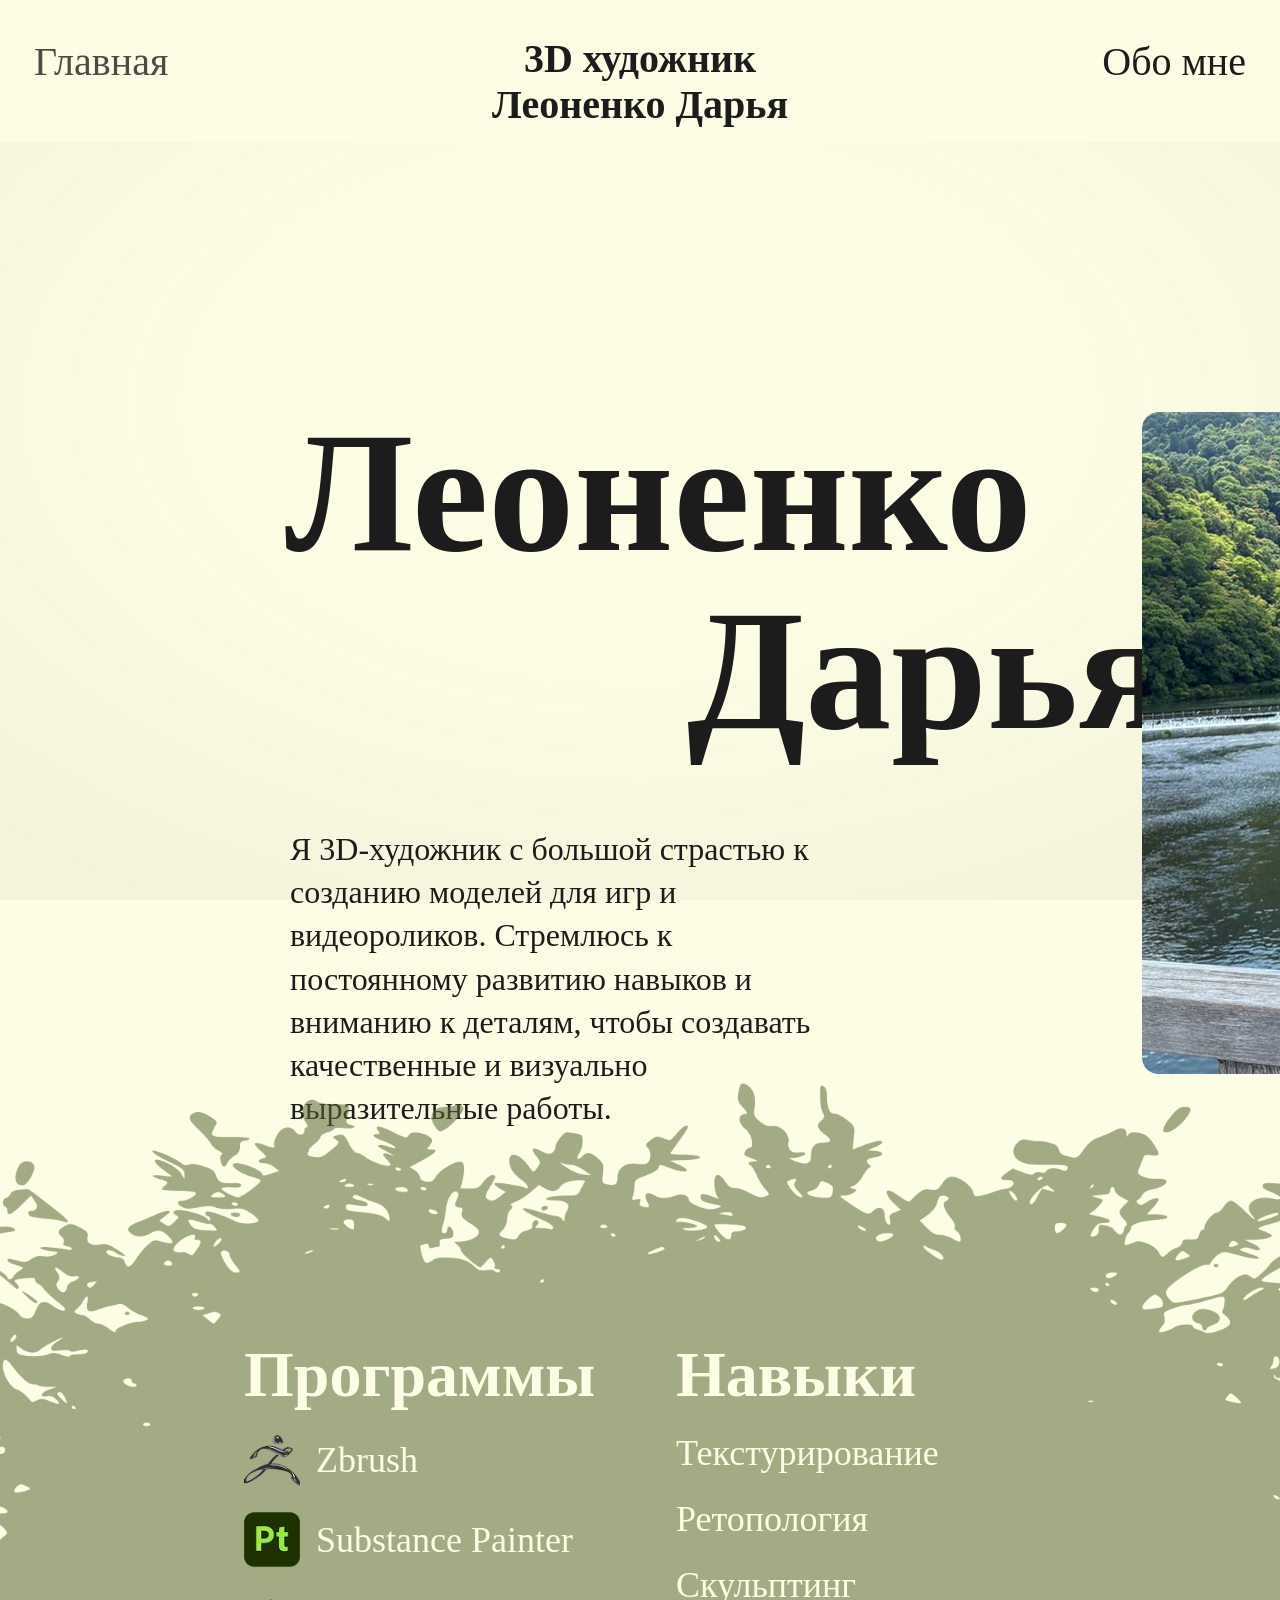
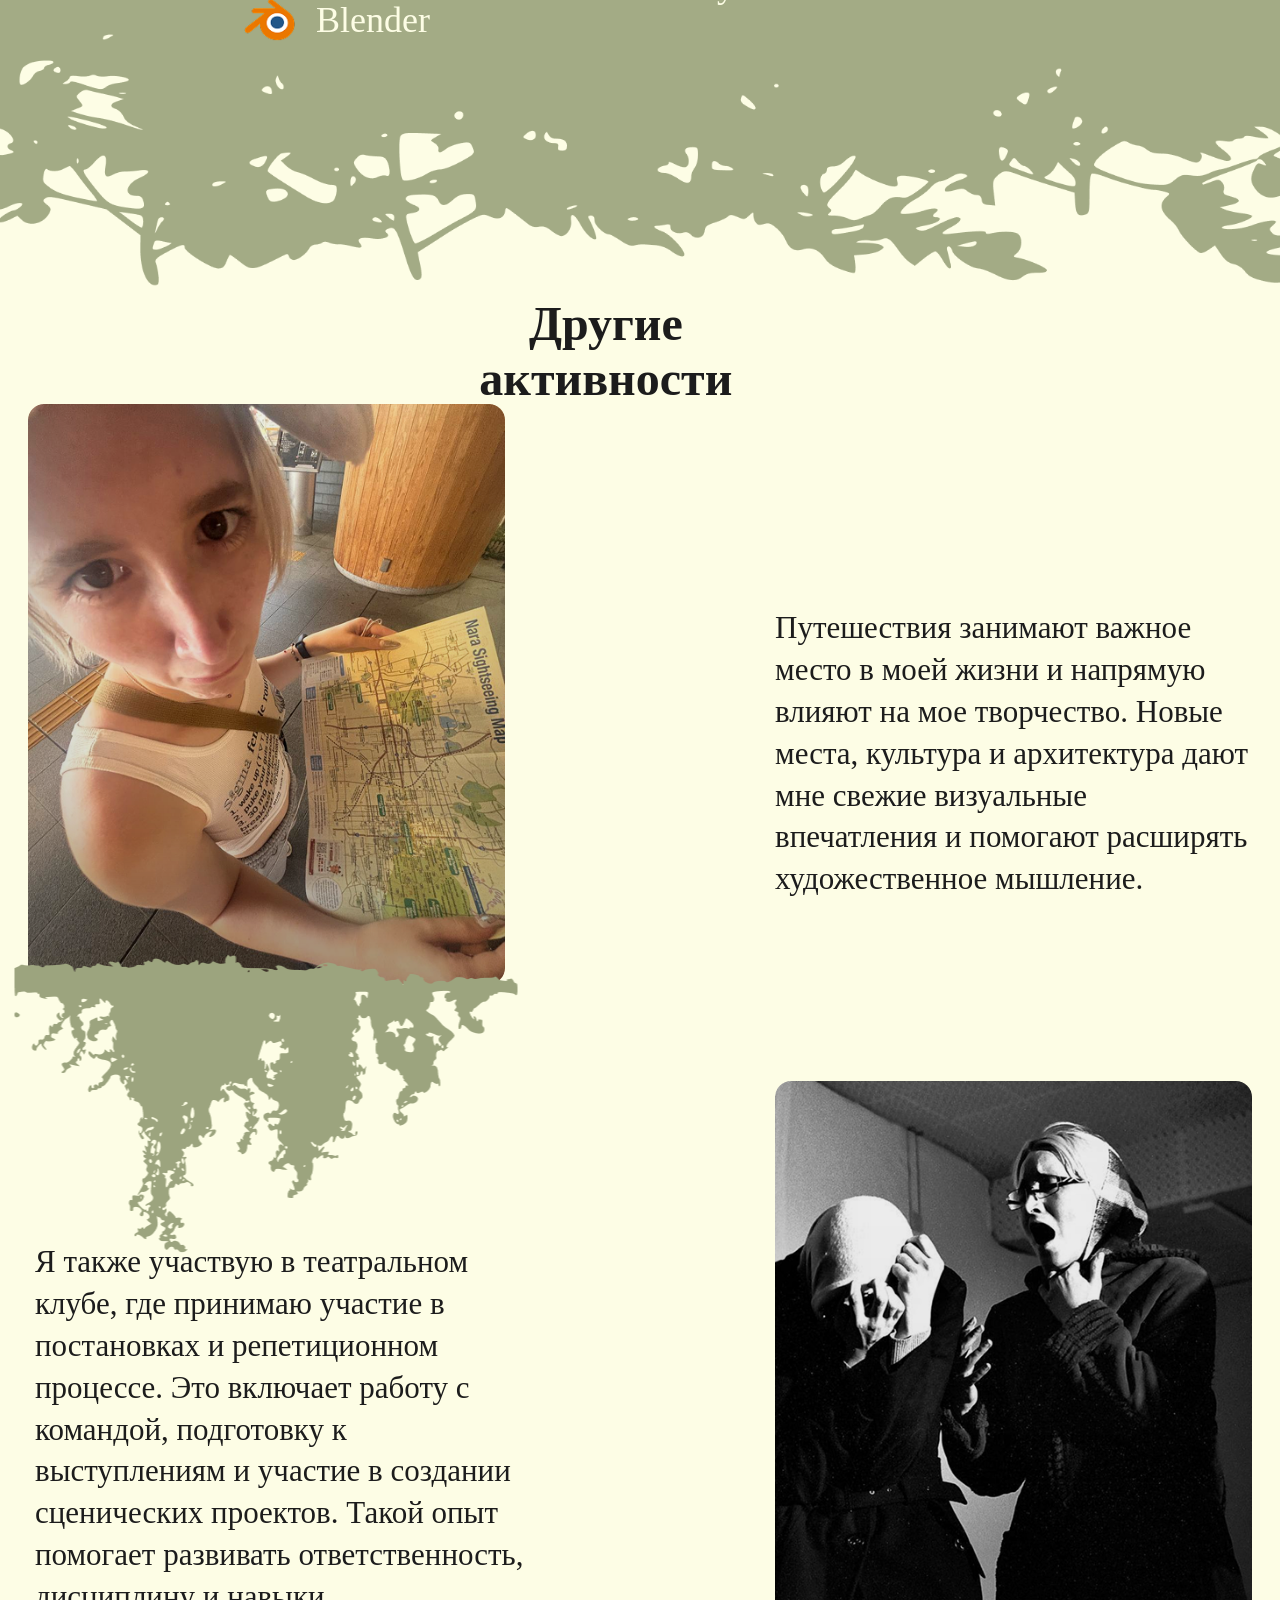
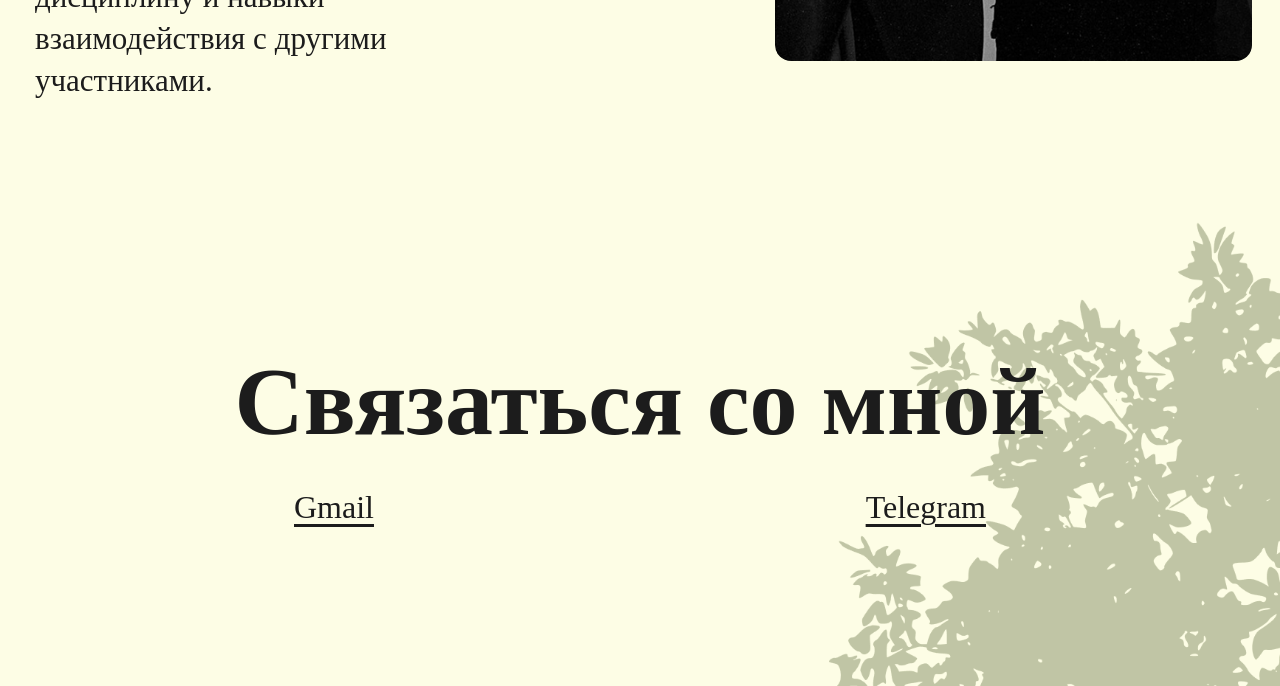
==== about.html @ d6902a79 "Add files via upload" ====
<!doctype html>
<html lang="ru">
  <head>
    <meta charset="UTF-8" />
    <meta name="viewport" content="width=device-width, initial-scale=1" />
    <title>Обо мне — Леоненко Дарья</title>
    <link rel="stylesheet" href="./styles.css" />
  </head>
  <body id="top">
    <header class="header">
      <nav class="nav" aria-label="Основная навигация">
        <a class="nav__link" href="./index.html">Главная</a>
        <div class="nav__title" aria-label="Профессия и имя">
          3D художник<br />
          Леоненко Дарья
        </div>
        <a class="nav__link nav__link--active" href="./about.html">Обо мне</a>
      </nav>
    </header>

    <div class="about-shell">
      <div class="tree-decor-wrap tree-decor-wrap--bg" aria-hidden="true">
        <img class="tree-decor tree-decor--4" src="./img/tree4.png" alt="" />
      </div>
      <main class="page page--about">
        <section class="about-hero" aria-label="О художнике">
          <h1 class="about-hero__name" aria-label="Леоненко Дарья">
            <span class="about-hero__name-line about-hero__name-line--top">Леоненко</span>
            <span class="about-hero__name-line about-hero__name-line--bottom">Дарья</span>
          </h1>
          <p class="about-hero__text">
            Я 3D-художник с большой страстью к созданию моделей для игр и видеороликов. Стремлюсь к постоянному развитию навыков и вниманию к деталям, чтобы создавать качественные и визуально выразительные работы.
          </p>
          <div class="about-hero__photo-wrap">
            <img
              class="about-hero__photo"
              src="./img/%D1%84%D0%BE%D1%82%D0%BE.png"
              alt="Портрет"
              width="544"
              height="662"
            />
          </div>
        </section>

        <section class="skills-band" aria-label="Программы и навыки">
          <div class="skills-band__column">
            <h2 class="skills-band__title">Программы</h2>
            <ul class="skills-list">
              <li>
                <span class="skills-list__icon skills-list__icon--zbrush" aria-hidden="true"></span>
                Zbrush
              </li>
              <li>
                <span class="skills-list__icon skills-list__icon--substance" aria-hidden="true"></span>
                Substance Painter
              </li>
              <li>
                <span class="skills-list__icon skills-list__icon--blender" aria-hidden="true"></span>
                Blender
              </li>
            </ul>
          </div>
          <div class="skills-band__column">
            <h2 class="skills-band__title">Навыки</h2>
            <ul class="skills-list">
              <li>Текстурирование</li>
              <li>Ретопология</li>
              <li>Скульптинг</li>
            </ul>
          </div>
        </section>

        <section class="activities activities--figma" aria-label="Другие активности">
          <div class="activities__canvas">
            <h2 class="activities__title">Другие активности</h2>

            <div class="activity-fig activity-fig--travel-media">
              <div class="activity-travel-wrap">
                <div class="activity__image activity__image--travel" role="img" aria-label="Путешествия"></div>
              </div>
            </div>

            <p class="activity-fig activity-fig--travel-copy">
              Путешествия занимают важное место в моей жизни и напрямую влияют на мое творчество. Новые места, культура и архитектура дают мне свежие визуальные впечатления и помогают расширять художественное мышление.
            </p>

            <div class="activity-fig activity-fig--theatre-decor" aria-hidden="true">
              <img
                class="activity-tree activity-tree--3"
                src="./img/tree3.png"
                alt=""
                aria-hidden="true"
              />
            </div>

            <div class="activity-fig activity-fig--theatre-media">
              <div class="activity__image activity__image--theatre" role="img" aria-label="Театральный клуб"></div>
            </div>

            <p class="activity-fig activity-fig--theatre-copy">
              Я также участвую в театральном клубе, где принимаю участие в постановках и репетиционном процессе. Это включает работу с командой, подготовку к выступлениям и участие в создании сценических проектов. Такой опыт помогает развивать ответственность, дисциплину и навыки взаимодействия с другими участниками.
            </p>
          </div>
        </section>

        <section class="contact contact--about" id="contact" aria-label="Связаться со мной">
          <h2 class="contact__title">Связаться со мной</h2>
          <div class="contact__links">
            <a class="contact__link" href="mailto:idashaleonenko@gmail.com">Gmail</a>
            <a class="contact__link" href="https://t.me/Difii" target="_blank" rel="noreferrer">Telegram</a>
          </div>
        </section>
      </main>
    </div>

    <a class="to-top to-top--about" href="#top" aria-label="Наверх">
      <img src="./img/up1.svg" alt="" width="53" height="126" decoding="async" />
      <span class="to-top__label">Наверх</span>
    </a>

    <script src="./script.js" defer></script>
  </body>
</html>
---- styles.css ----
/*!
 * Точка входа: модули лежат в каталоге /css/.
 * — tokens, fonts: переменные и шрифты
 * — base, header: сброс, страница, шапка
 * — home: галерея проектов на главной
 * — contact: блок контактов
 * — about: страница «Обо мне»
 * — projects: все страницы кейсов (панк, существо, колба, дом, гном)
 */
@import url("./css/tokens.css");
@import url("./css/fonts.css");
@import url("./css/base.css");
@import url("./css/header.css");
@import url("./css/home.css");
@import url("./css/motion.css");
@import url("./css/contact.css");
@import url("./css/about.css");
@import url("./css/projects.css");
@import url("./css/lightbox.css");
@import url("./css/fantasy.css");
@import url("./css/mobile.css");
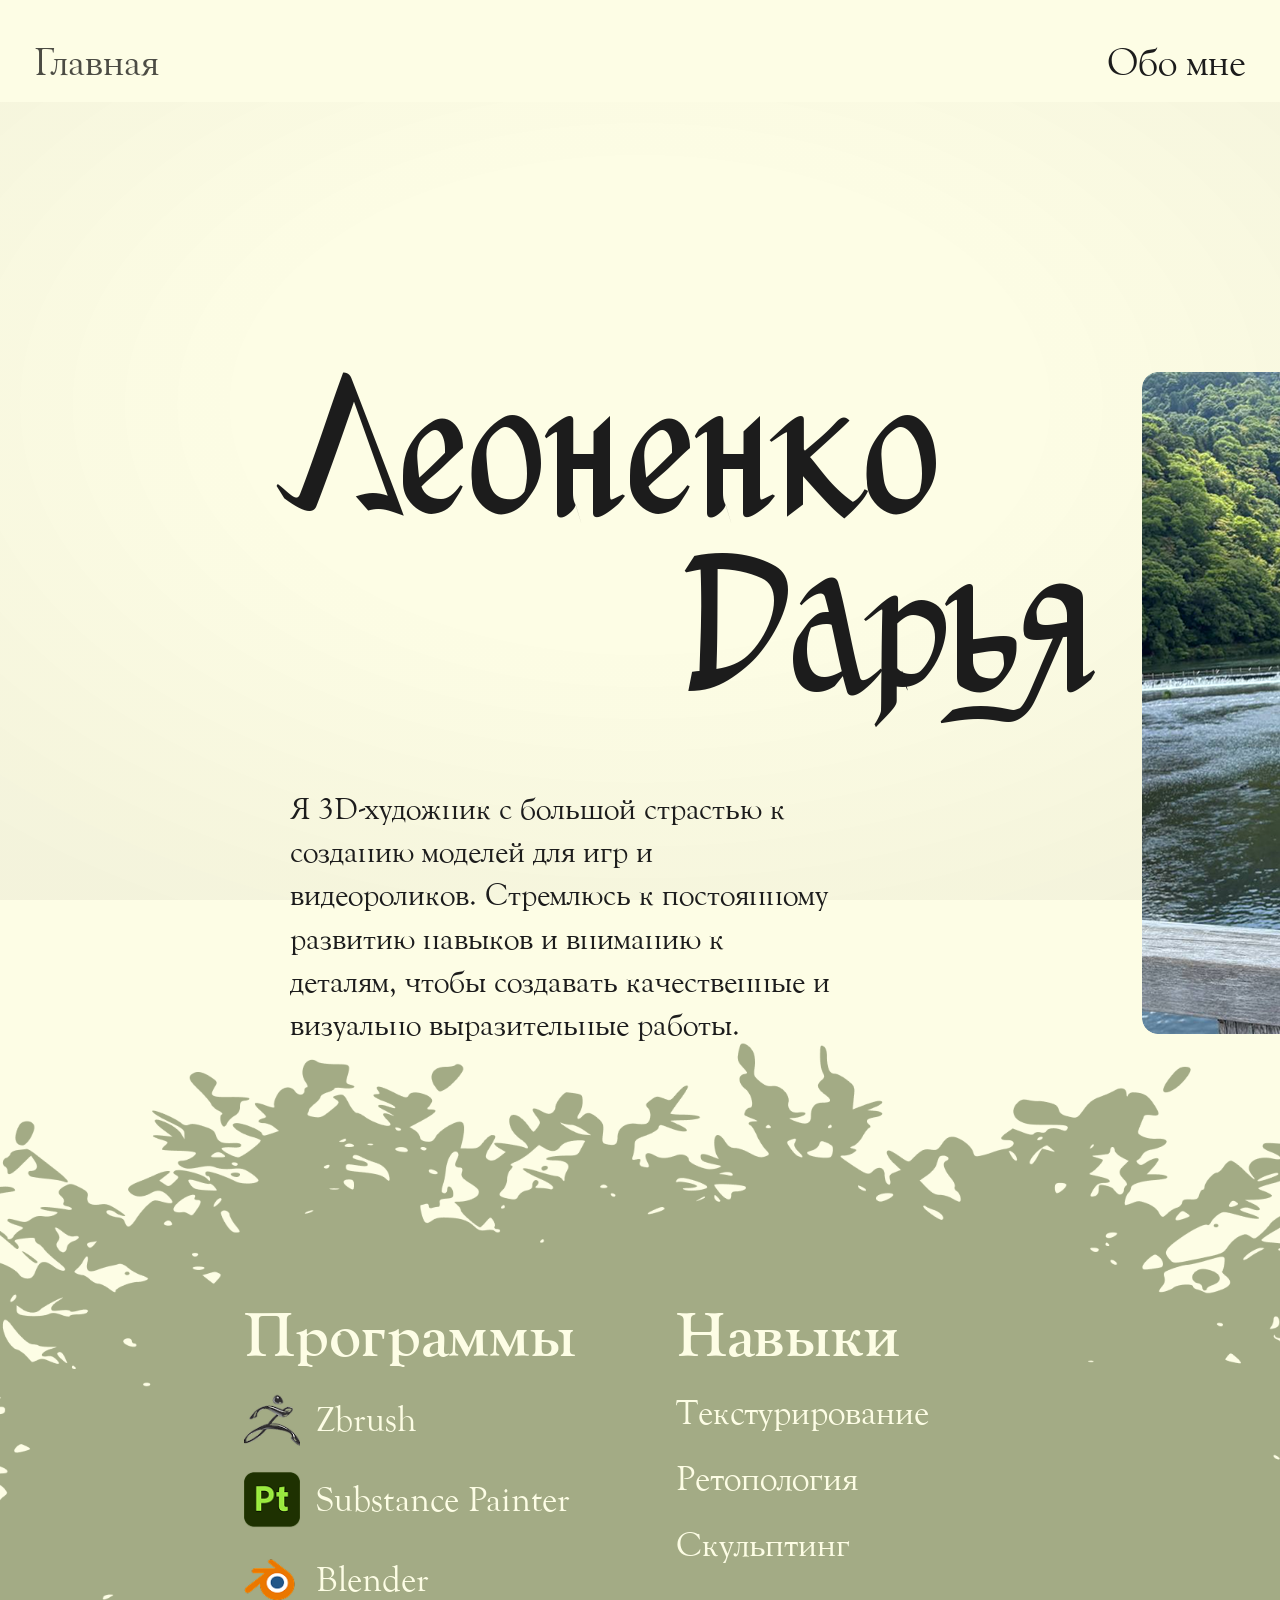
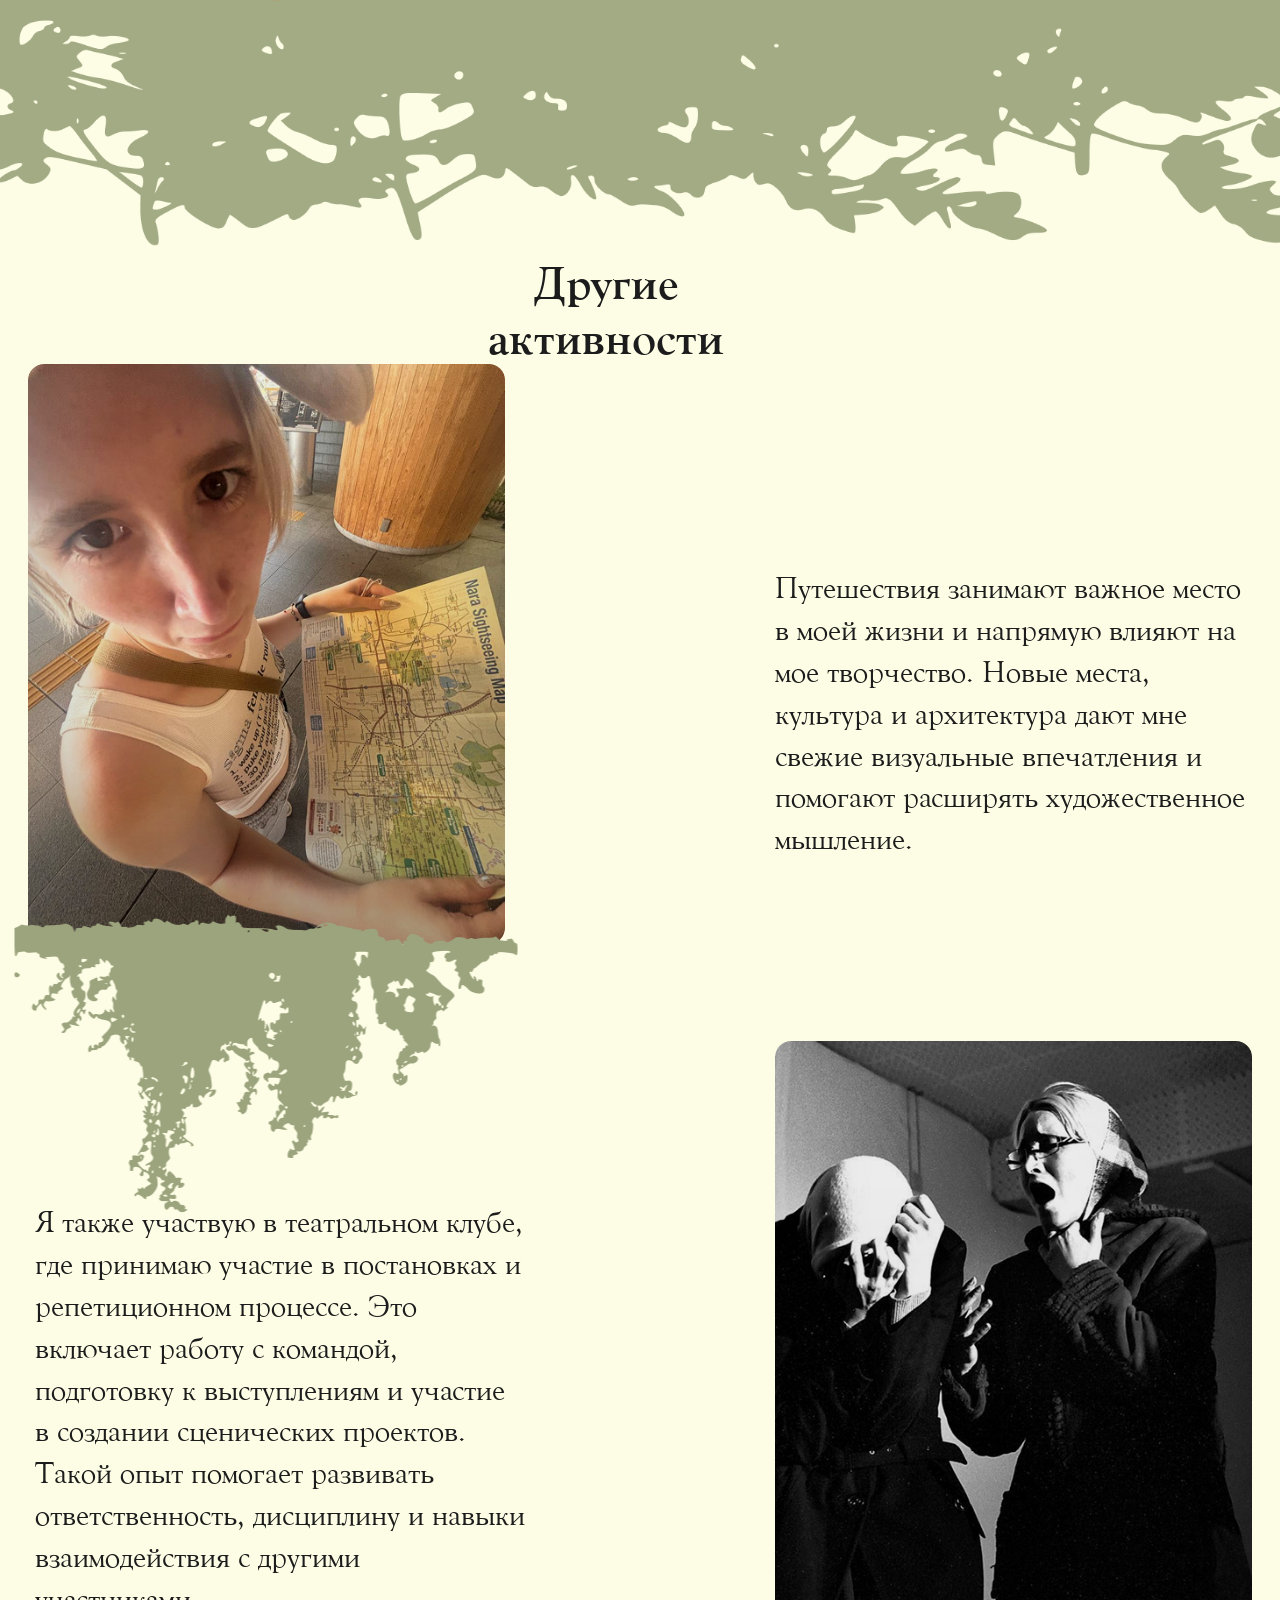
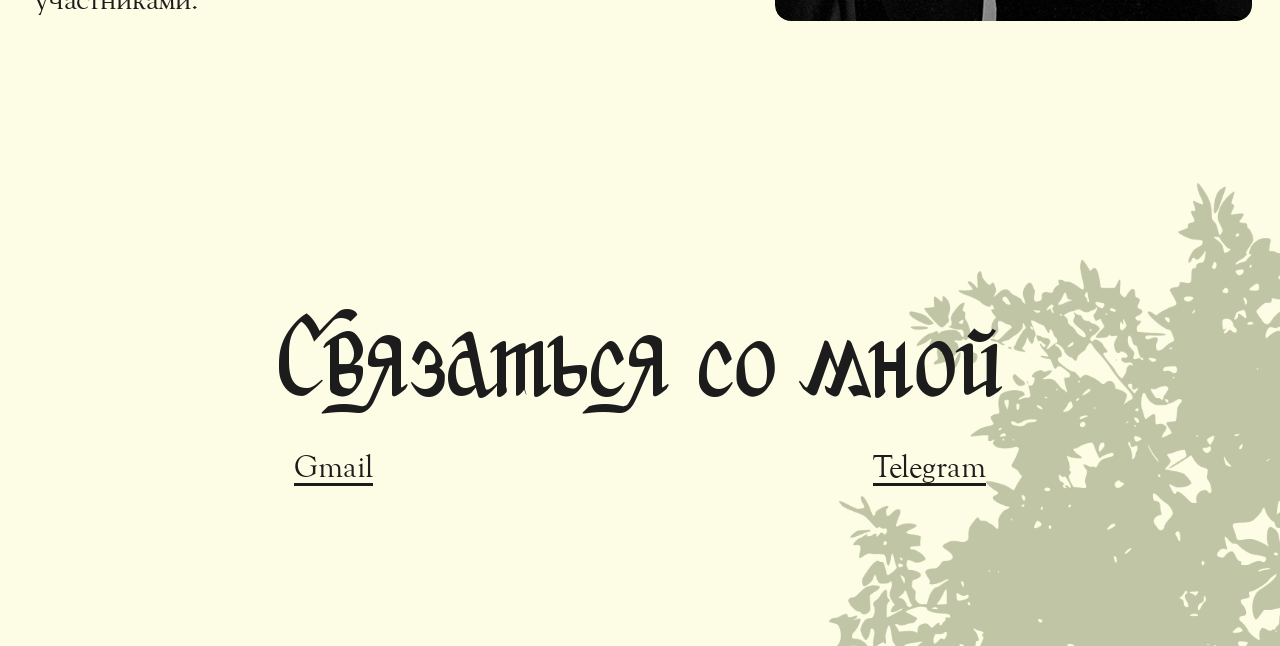
==== commit 3c194785: "Add files via upload" ====
--- a/about.html
+++ b/about.html
@@ -11,8 +11,7 @@
       <nav class="nav" aria-label="Основная навигация">
         <a class="nav__link" href="./index.html">Главная</a>
         <div class="nav__title" aria-label="Профессия и имя">
-          3D художник<br />
-          Леоненко Дарья
+          
         </div>
         <a class="nav__link nav__link--active" href="./about.html">Обо мне</a>
       </nav>
--- a/styles.css
+++ b/styles.css
@@ -8,7 +8,6 @@
  * — projects: все страницы кейсов (панк, существо, колба, дом, гном)
  */
 @import url("./css/tokens.css");
-@import url("./css/fonts.css");
 @import url("./css/base.css");
 @import url("./css/header.css");
 @import url("./css/home.css");
@@ -19,3 +18,33 @@
 @import url("./css/lightbox.css");
 @import url("./css/fantasy.css");
 @import url("./css/mobile.css");
+
+@font-face{
+  font-family: "CC Yuletide Log";
+  src: local("CC Yuletide Log Bold"),
+       local("CCYuletideLog-Bold"),
+       url("./fonts/CC%20Yuletide%20Log%20Bold.otf") format("opentype");
+  font-weight: 700;
+  font-style: normal;
+  font-display: swap;
+}
+
+@font-face{
+  font-family: "Goudy Old Style";
+  src: local("Goudy Old Style Regular"),
+       local("GoudyOldStyle-Regular"),
+       url("./fonts/Goudy%20Old%20Style%20Regular.ttf") format("truetype");
+  font-weight: 400;
+  font-style: normal;
+  font-display: swap;
+}
+
+@font-face{
+  font-family: "Goudy Old Style";
+  src: local("Goudy Old Style Bold"),
+       local("GoudyOldStyle-Bold"),
+       url("./fonts/Goudy%20Old%20Style%20Bold.ttf") format("truetype");
+  font-weight: 700;
+  font-style: normal;
+  font-display: swap;
+}
